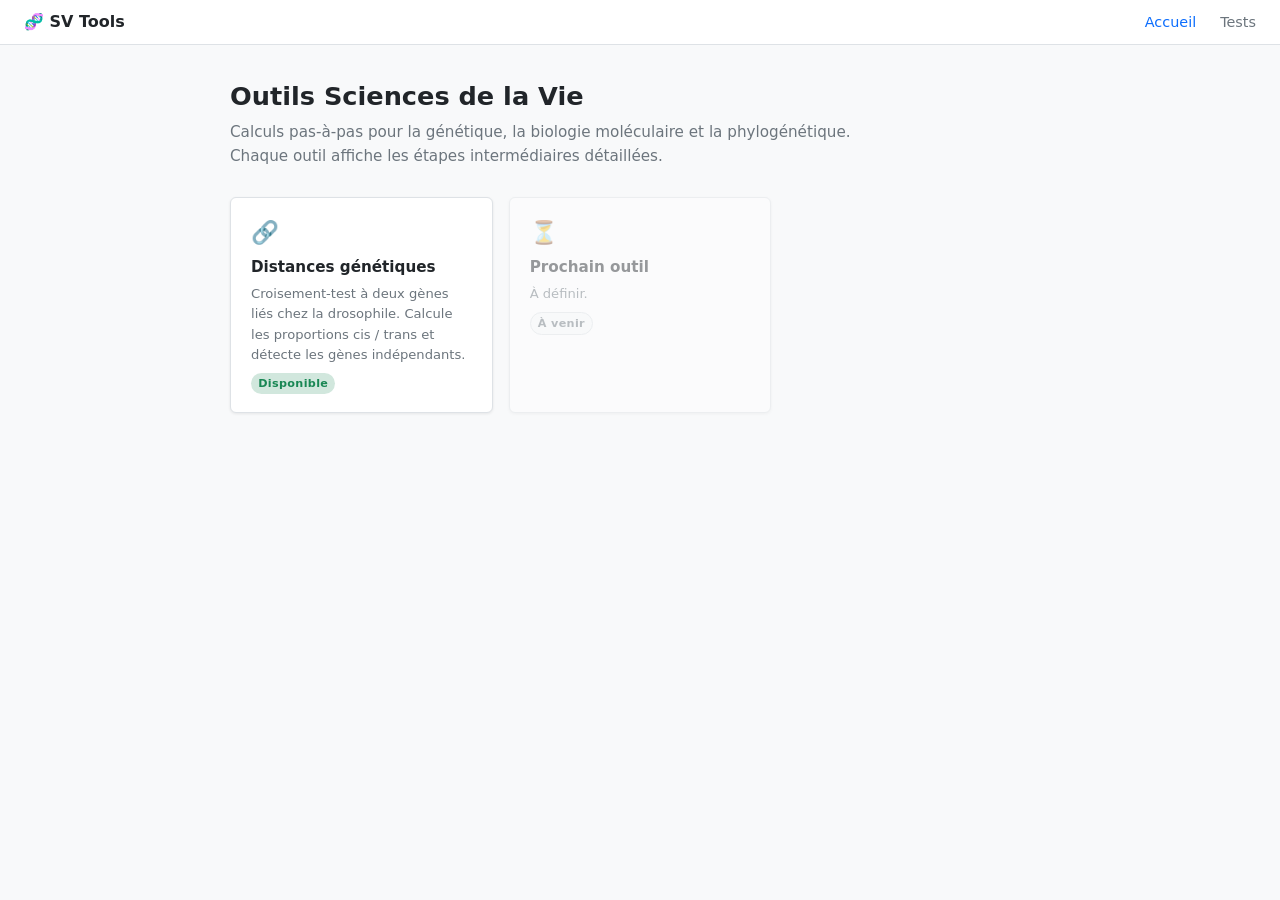
==== index.html @ 52fdd375 "Initial commit — distances génétiques drosophile" ====
<!DOCTYPE html>
<html lang="fr">
<head>
  <meta charset="UTF-8">
  <meta name="viewport" content="width=device-width, initial-scale=1.0">
  <title>SV Tools — Outils Sciences de la Vie</title>
  <link rel="stylesheet" href="style.css">
</head>
<body>

<nav>
  <span class="nav-brand">🧬 SV Tools</span>
  <a href="index.html" class="active">Accueil</a>
  <a href="tests/run-tests.html">Tests</a>
</nav>

<main>
  <h1>Outils Sciences de la Vie</h1>
  <p class="page-subtitle">
    Calculs pas-à-pas pour la génétique, la biologie moléculaire et la phylogénétique.<br>
    Chaque outil affiche les étapes intermédiaires détaillées.
  </p>

  <div class="tool-grid" id="tool-grid">

    <a class="tool-card" href="tools/genetic-distance/index.html">
      <div class="tool-card-icon">🔗</div>
      <div class="tool-card-title">Distances génétiques</div>
      <div class="tool-card-desc">
        Croisement-test à deux gènes liés chez la drosophile.
        Calcule les proportions cis / trans et détecte les gènes indépendants.
      </div>
      <span class="tool-card-badge badge-ready">Disponible</span>
    </a>

    <!-- Prochains outils -->
    <div class="tool-card" style="opacity:.45;cursor:default;">
      <div class="tool-card-icon">⏳</div>
      <div class="tool-card-title">Prochain outil</div>
      <div class="tool-card-desc">À définir.</div>
      <span class="tool-card-badge badge-soon">À venir</span>
    </div>

  </div>
</main>

</body>
</html>
---- style.css ----
/* ─── Reset & base ──────────────────────────────────────────────────── */
*, *::before, *::after { box-sizing: border-box; margin: 0; padding: 0; }

:root {
  --bg:          #f8f9fa;
  --surface:     #ffffff;
  --border:      #dee2e6;
  --text:        #212529;
  --text-muted:  #6c757d;
  --accent:      #0d6efd;
  --accent-hover:#0b5ed7;
  --highlight:   #fff3cd;   /* valeur clé dans les tableaux */
  --highlight-border: #ffc107;
  --step-num-bg: #0d6efd;
  --step-num-fg: #ffffff;
  --success:     #198754;
  --danger:      #dc3545;
  --radius:      6px;
  --shadow:      0 1px 3px rgba(0,0,0,.08);
}

html { font-size: 16px; }

body {
  font-family: system-ui, -apple-system, "Segoe UI", sans-serif;
  background: var(--bg);
  color: var(--text);
  line-height: 1.55;
  min-height: 100vh;
}

/* ─── Nav ───────────────────────────────────────────────────────────── */
nav {
  background: var(--surface);
  border-bottom: 1px solid var(--border);
  padding: .6rem 1.5rem;
  display: flex;
  align-items: center;
  gap: 1.5rem;
  font-size: .9rem;
}
nav a {
  color: var(--text-muted);
  text-decoration: none;
  transition: color .15s;
}
nav a:hover, nav a.active { color: var(--accent); }
nav .nav-brand {
  font-weight: 700;
  font-size: 1rem;
  color: var(--text);
  margin-right: auto;
}

/* ─── Page wrapper ──────────────────────────────────────────────────── */
main {
  max-width: 860px;
  margin: 2rem auto;
  padding: 0 1.25rem;
}

h1 { font-size: 1.6rem; margin-bottom: .3rem; }
h2 { font-size: 1.15rem; margin-bottom: .75rem; color: var(--text); }
h3 { font-size: 1rem; font-weight: 600; }

.page-subtitle {
  color: var(--text-muted);
  font-size: .95rem;
  margin-bottom: 1.75rem;
}

/* ─── Cards ─────────────────────────────────────────────────────────── */
.card {
  background: var(--surface);
  border: 1px solid var(--border);
  border-radius: var(--radius);
  padding: 1.25rem 1.5rem;
  box-shadow: var(--shadow);
  margin-bottom: 1rem;
}

/* ─── Numbered step ─────────────────────────────────────────────────── */
.step {
  background: var(--surface);
  border: 1px solid var(--border);
  border-radius: var(--radius);
  padding: 1rem 1.25rem;
  margin-bottom: .75rem;
  box-shadow: var(--shadow);
}

.step-header {
  display: flex;
  align-items: flex-start;
  gap: .75rem;
  margin-bottom: .6rem;
}

.step-num {
  background: var(--step-num-bg);
  color: var(--step-num-fg);
  font-weight: 700;
  font-size: .8rem;
  min-width: 1.6rem;
  height: 1.6rem;
  border-radius: 50%;
  display: flex;
  align-items: center;
  justify-content: center;
  flex-shrink: 0;
  margin-top: .1rem;
}

.step-title { font-weight: 600; font-size: 1rem; }
.step-desc  { color: var(--text-muted); font-size: .88rem; margin-bottom: .6rem; }

/* ─── Inputs ────────────────────────────────────────────────────────── */
.input-group { display: flex; flex-direction: column; gap: .3rem; margin-bottom: .75rem; }
.input-group label { font-size: .875rem; font-weight: 500; }

input[type="text"], input[type="number"], textarea, select {
  border: 1px solid var(--border);
  border-radius: var(--radius);
  padding: .45rem .7rem;
  font-size: .9rem;
  font-family: inherit;
  width: 100%;
  background: var(--surface);
  color: var(--text);
  transition: border-color .15s;
}
input:focus, textarea:focus, select:focus {
  outline: none;
  border-color: var(--accent);
  box-shadow: 0 0 0 3px rgba(13,110,253,.15);
}
textarea { resize: vertical; min-height: 80px; font-family: "Courier New", monospace; }

/* ─── Buttons ───────────────────────────────────────────────────────── */
.btn {
  display: inline-flex;
  align-items: center;
  gap: .4rem;
  padding: .45rem 1rem;
  border: none;
  border-radius: var(--radius);
  font-size: .9rem;
  font-family: inherit;
  font-weight: 500;
  cursor: pointer;
  transition: background .15s, opacity .15s;
}
.btn-primary   { background: var(--accent);  color: #fff; }
.btn-primary:hover { background: var(--accent-hover); }
.btn-secondary { background: #e9ecef; color: var(--text); }
.btn-secondary:hover { background: #dee2e6; }
.btn-example   { background: #e8f4e8; color: var(--success); border: 1px solid #b8ddb8; }
.btn-example:hover { background: #d4edda; }
.btn-show-all  { background: #fff3cd; color: #664d03; border: 1px solid var(--highlight-border); }
.btn-show-all:hover { background: #ffe69c; }

.btn-row {
  display: flex;
  flex-wrap: wrap;
  gap: .5rem;
  margin: .75rem 0;
}

/* ─── Tables ────────────────────────────────────────────────────────── */
.table-wrapper { overflow-x: auto; margin: .5rem 0; }

table {
  border-collapse: collapse;
  font-size: .875rem;
  min-width: 100%;
}
th, td {
  border: 1px solid var(--border);
  padding: .4rem .7rem;
  text-align: center;
}
th {
  background: #f1f3f5;
  font-weight: 600;
  color: var(--text-muted);
  font-size: .8rem;
  text-transform: uppercase;
  letter-spacing: .03em;
}
td:first-child { font-weight: 600; text-align: left; background: #f8f9fa; }

/* Valeur clé mise en évidence */
td.highlight {
  background: var(--highlight);
  font-weight: 700;
  color: #664d03;
  border-color: var(--highlight-border);
}

/* ─── Result / info boxes ───────────────────────────────────────────── */
.result-value {
  display: inline-block;
  background: var(--highlight);
  color: #664d03;
  font-weight: 700;
  padding: .1rem .45rem;
  border-radius: 4px;
  font-size: 1em;
}

.info-box {
  background: #e7f3fe;
  border-left: 3px solid var(--accent);
  padding: .6rem .9rem;
  border-radius: 0 var(--radius) var(--radius) 0;
  font-size: .875rem;
  margin: .5rem 0;
}

.formula {
  font-family: "Courier New", monospace;
  background: #f1f3f5;
  border: 1px solid var(--border);
  border-radius: 4px;
  padding: .3rem .6rem;
  font-size: .875rem;
  display: inline-block;
}

/* ─── Tool grid (homepage) ──────────────────────────────────────────── */
.tool-grid {
  display: grid;
  grid-template-columns: repeat(auto-fill, minmax(240px, 1fr));
  gap: 1rem;
  margin-top: 1.5rem;
}

.tool-card {
  background: var(--surface);
  border: 1px solid var(--border);
  border-radius: var(--radius);
  padding: 1.1rem 1.25rem;
  text-decoration: none;
  color: var(--text);
  box-shadow: var(--shadow);
  transition: border-color .15s, box-shadow .15s;
  display: block;
}
.tool-card:hover {
  border-color: var(--accent);
  box-shadow: 0 2px 8px rgba(13,110,253,.12);
}
.tool-card-icon { font-size: 1.4rem; margin-bottom: .4rem; }
.tool-card-title { font-weight: 600; font-size: .95rem; margin-bottom: .25rem; }
.tool-card-desc  { font-size: .82rem; color: var(--text-muted); }
.tool-card-badge {
  display: inline-block;
  font-size: .7rem;
  padding: .1rem .45rem;
  border-radius: 20px;
  margin-top: .5rem;
  font-weight: 600;
  letter-spacing: .03em;
}
.badge-ready   { background: #d1e7dd; color: var(--success); }
.badge-soon    { background: #f8f9fa; color: var(--text-muted); border: 1px solid var(--border); }

/* ─── Hidden / show-all ─────────────────────────────────────────────── */
.steps-container .step { display: none; }
.steps-container .step.visible { display: block; }
.steps-container.show-all .step { display: block; }

/* ─── Error ─────────────────────────────────────────────────────────── */
.error-box {
  background: #f8d7da;
  border-left: 3px solid var(--danger);
  padding: .6rem .9rem;
  border-radius: 0 var(--radius) var(--radius) 0;
  font-size: .875rem;
  color: #842029;
}

/* ─── Utilities ─────────────────────────────────────────────────────── */
.mt-1 { margin-top: .5rem; }
.mt-2 { margin-top: 1rem; }
.text-muted { color: var(--text-muted); font-size: .875rem; }
.mono { font-family: "Courier New", monospace; }
.hidden { display: none !important; }
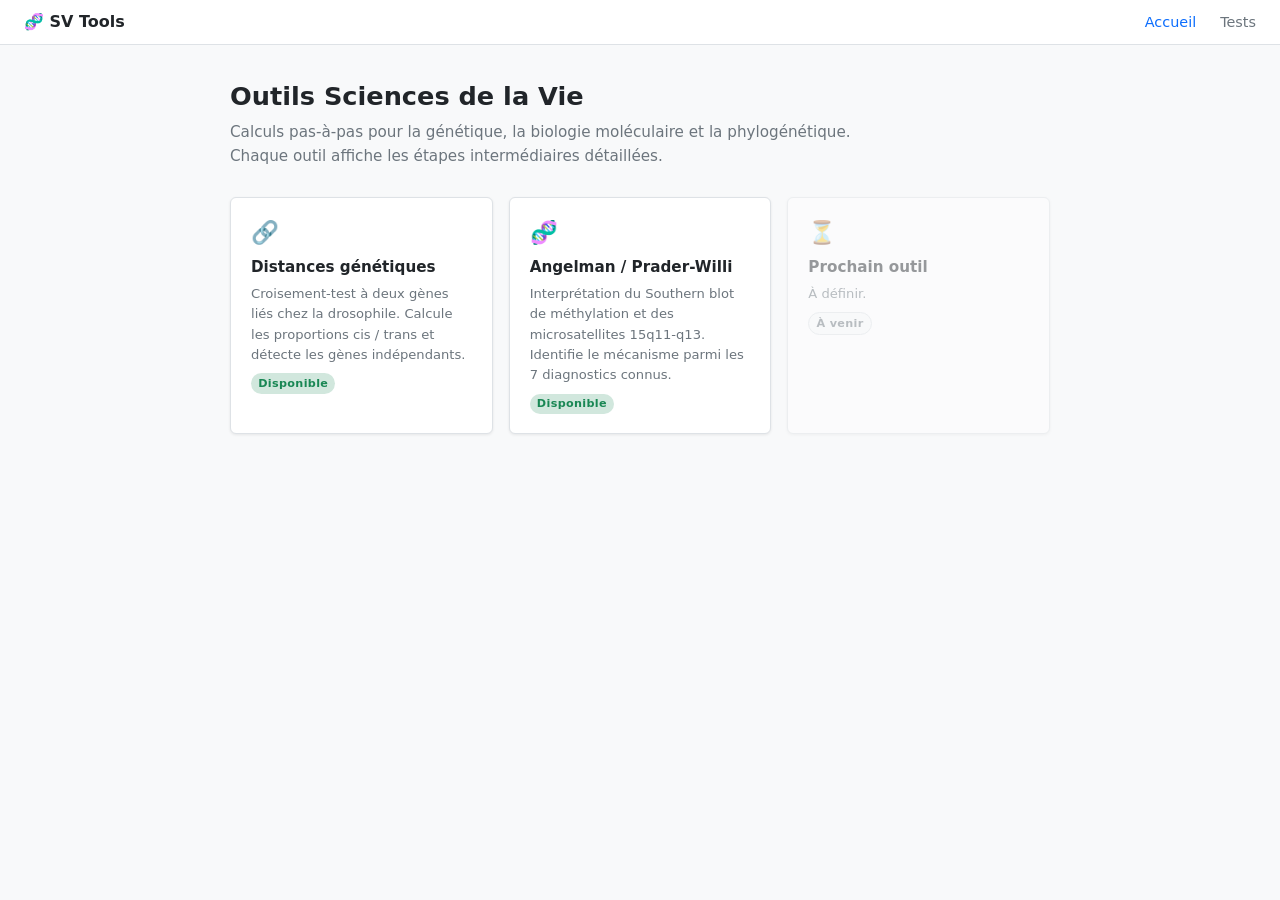
==== commit 65243d26: "Ajout outil Angelman / Prader-Willi (logic + tests + UI)" ====
--- a/index.html
+++ b/index.html
@@ -33,7 +33,16 @@
       <span class="tool-card-badge badge-ready">Disponible</span>
     </a>
 
-    <!-- Prochains outils -->
+    <a class="tool-card" href="tools/angelman-pw/index.html">
+      <div class="tool-card-icon">🧬</div>
+      <div class="tool-card-title">Angelman / Prader-Willi</div>
+      <div class="tool-card-desc">
+        Interprétation du Southern blot de méthylation et des microsatellites 15q11-q13.
+        Identifie le mécanisme parmi les 7 diagnostics connus.
+      </div>
+      <span class="tool-card-badge badge-ready">Disponible</span>
+    </a>
+
     <div class="tool-card" style="opacity:.45;cursor:default;">
       <div class="tool-card-icon">⏳</div>
       <div class="tool-card-title">Prochain outil</div>
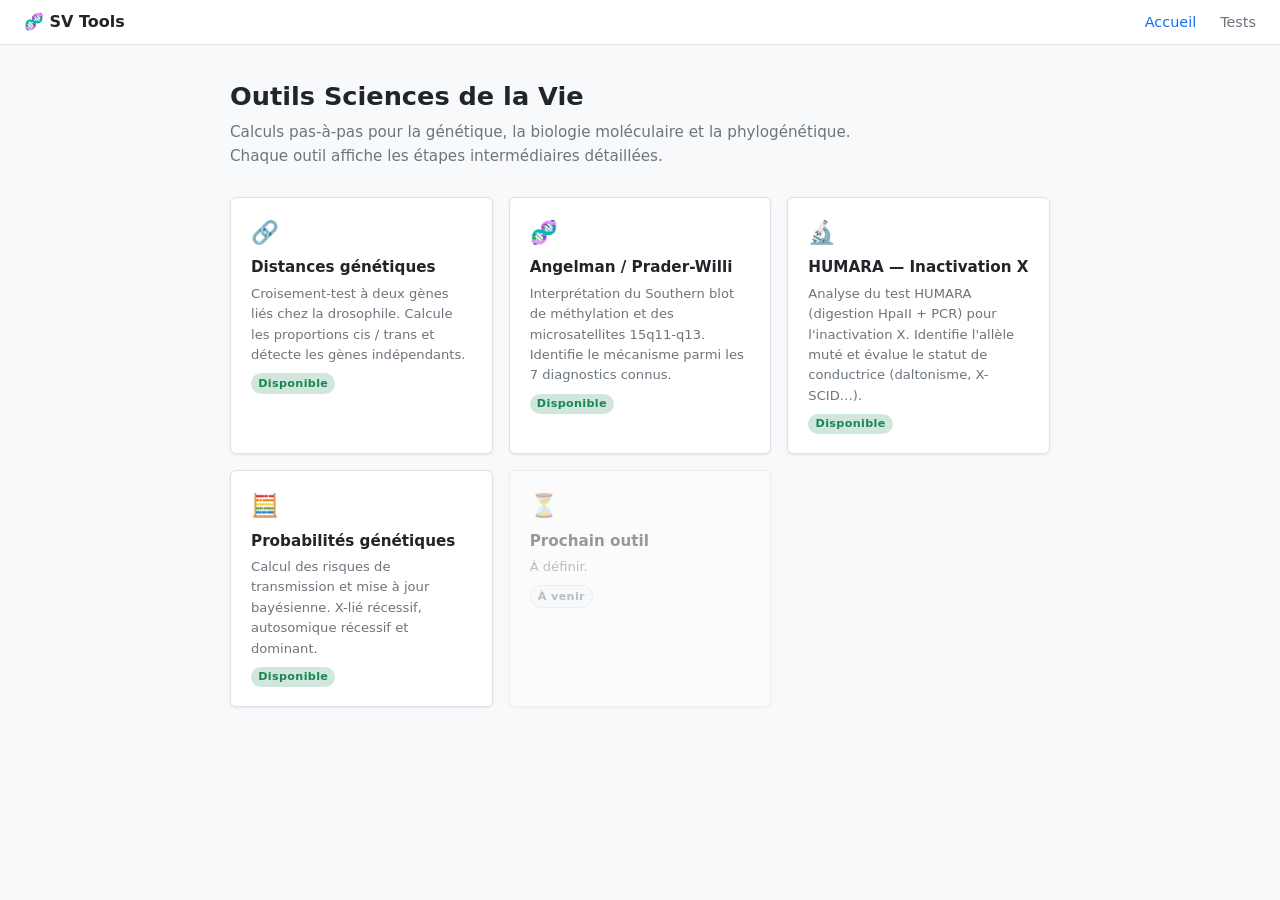
==== commit 297cdded: "Add HUMARA / X-inactivation and Pedigree probability tools Two new tools with logic, tests and UI: -" ====
--- a/index.html
+++ b/index.html
@@ -43,6 +43,26 @@
       <span class="tool-card-badge badge-ready">Disponible</span>
     </a>
 
+    <a class="tool-card" href="tools/humara/index.html">
+      <div class="tool-card-icon">🔬</div>
+      <div class="tool-card-title">HUMARA — Inactivation X</div>
+      <div class="tool-card-desc">
+        Analyse du test HUMARA (digestion HpaII + PCR) pour l'inactivation X.
+        Identifie l'allèle muté et évalue le statut de conductrice (daltonisme, X-SCID…).
+      </div>
+      <span class="tool-card-badge badge-ready">Disponible</span>
+    </a>
+
+    <a class="tool-card" href="tools/pedigree/index.html">
+      <div class="tool-card-icon">🧮</div>
+      <div class="tool-card-title">Probabilités génétiques</div>
+      <div class="tool-card-desc">
+        Calcul des risques de transmission et mise à jour bayésienne.
+        X-lié récessif, autosomique récessif et dominant.
+      </div>
+      <span class="tool-card-badge badge-ready">Disponible</span>
+    </a>
+
     <div class="tool-card" style="opacity:.45;cursor:default;">
       <div class="tool-card-icon">⏳</div>
       <div class="tool-card-title">Prochain outil</div>
